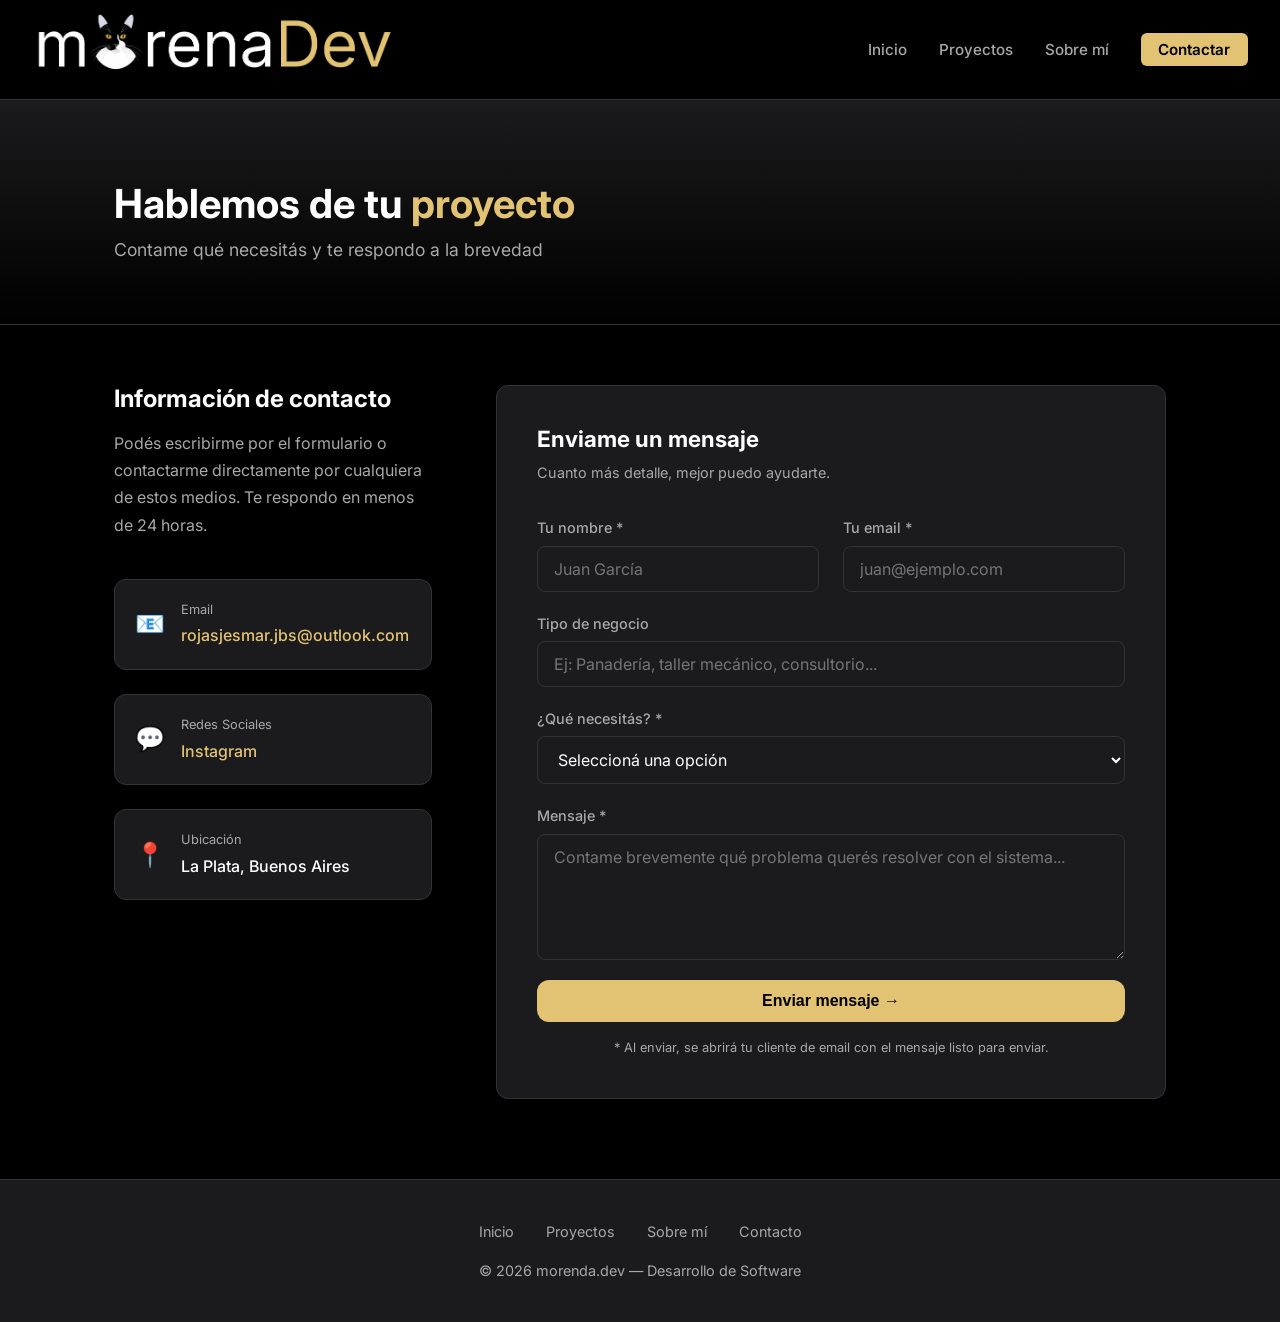
==== contacto.html @ c763dd2c "V1.0.1" ====
<!DOCTYPE html>
<html lang="es">
<head>
  <meta charset="UTF-8" />
  <meta name="viewport" content="width=device-width, initial-scale=1.0" />
  <title>morena.dev | Contacto</title>
  <meta name="description" content="Contactá al desarrollador para hablar de tu proyecto. Formulario de contacto, email y WhatsApp disponibles." />
  <link rel="stylesheet" href="css/styles.css" />
  <link rel="icon" type="image/png" href="images/icons/icono.png?v=2" />
</head>
<body>

  <!-- ===== NAVBAR ===== -->
  <nav class="navbar">
    <a href="index.html" class="navbar-brand">
    <img src="images/logo/logov2.png" alt="Logo" style="height: 90px; width: auto;" />
  </a>
    <ul class="navbar-links">
      <li><a href="index.html">Inicio</a></li>
      <li><a href="proyectos.html">Proyectos</a></li>
      <li><a href="sobre-mi.html">Sobre mí</a></li>
      <li><a href="contacto.html" class="navbar-cta">Contactar</a></li>
    </ul>
    <button class="hamburger" id="hamburger" aria-label="Abrir menú">
      <span></span><span></span><span></span>
    </button>
  </nav>

  <ul class="mobile-menu" id="mobile-menu">
    <li><a href="index.html">Inicio</a></li>
    <li><a href="proyectos.html">Proyectos</a></li>
    <li><a href="sobre-mi.html">Sobre mí</a></li>
    <li><a href="contacto.html">Contactar</a></li>
  </ul>

  <main>

    <!-- ===== PAGE HEADER ===== -->
    <div class="page-header">
      <div class="container">
        <h1>Hablemos de tu <span class="accent">proyecto</span></h1>
        <p>Contame qué necesitás y te respondo a la brevedad</p>
      </div>
    </div>

    <!-- ===== CONTACTO ===== -->
    <section class="section" style="padding-top: 0;">
      <div class="container">
        <div style="display: grid; grid-template-columns: 1fr 1.6fr; gap: 4rem; align-items: start;">

          <!-- Info de contacto -->
          <div>
            <h2 style="font-size: 1.5rem; margin-bottom: 1rem;">Información de contacto</h2>
            <p style="color: var(--color-muted); margin-bottom: 2.5rem; line-height: 1.7;">
              Podés escribirme por el formulario o contactarme directamente por cualquiera de estos medios. Te respondo en menos de 24 horas.
            </p>

            <!-- Email -->
            <div style="display: flex; align-items: center; gap: 1rem; margin-bottom: 1.5rem; padding: 1.25rem; background: var(--color-bg-card); border: 1px solid var(--color-border); border-radius: var(--radius);">
              <div style="font-size: 1.5rem;">📧</div>
              <div>
                <p style="font-size: 0.8rem; color: var(--color-muted); margin-bottom: 0.2rem;">Email</p>
                <!-- REEMPLAZAR con tu email real -->
                <a href="mailto:tu@email.com" style="color: var(--color-accent); font-weight: 500;">rojasjesmar.jbs@outlook.com</a>
              </div>
            </div>

            <!-- WhatsApp -->
            <div style="display: flex; align-items: center; gap: 1rem; margin-bottom: 1.5rem; padding: 1.25rem; background: var(--color-bg-card); border: 1px solid var(--color-border); border-radius: var(--radius);">
              <div style="font-size: 1.5rem;">💬</div>
              <div>
                <p style="font-size: 0.8rem; color: var(--color-muted); margin-bottom: 0.2rem;">Redes Sociales</p>
                <!-- REEMPLAZAR con tu número real (sin espacios, con código de país) -->
                <a href="https://www.instagram.com/" target="_blank" rel="noopener" style="color: var(--color-accent); font-weight: 500;">Instagram</a>
              </div>
            </div>

            <!-- Ubicación -->
            <div style="display: flex; align-items: center; gap: 1rem; padding: 1.25rem; background: var(--color-bg-card); border: 1px solid var(--color-border); border-radius: var(--radius);">
              <div style="font-size: 1.5rem;">📍</div>
              <div>
                <p style="font-size: 0.8rem; color: var(--color-muted); margin-bottom: 0.2rem;">Ubicación</p>
                <p style="color: var(--color-text); font-weight: 500;">La Plata, Buenos Aires</p>
              </div>
            </div>
          </div>

          <!-- Formulario -->
          <div style="background: var(--color-bg-card); border: 1px solid var(--color-border); border-radius: var(--radius); padding: 2.5rem;">
            <h2 style="font-size: 1.4rem; margin-bottom: 0.5rem;">Enviame un mensaje</h2>
            <p style="color: var(--color-muted); font-size: 0.9rem; margin-bottom: 2rem;">Cuanto más detalle, mejor puedo ayudarte.</p>

            <!-- NOTA: El formulario usa mailto: (abre el cliente de email del usuario) -->
            <!-- En una versión futura se puede conectar a un backend Flask -->
            <form id="contact-form" action="" method="POST">

              <div class="grid-2">
                <div class="form-group">
                  <label for="nombre">Tu nombre *</label>
                  <input type="text" id="nombre" name="nombre" placeholder="Juan García" required />
                </div>
                <div class="form-group">
                  <label for="email">Tu email *</label>
                  <input type="email" id="email" name="email" placeholder="juan@ejemplo.com" required />
                </div>
              </div>

              <div class="form-group">
                <label for="negocio">Tipo de negocio</label>
                <input type="text" id="negocio" name="negocio" placeholder="Ej: Panadería, taller mecánico, consultorio..." />
              </div>

              <div class="form-group">
                <label for="asunto">¿Qué necesitás? *</label>
                <select id="asunto" name="asunto" required>
                  <option value="" disabled selected>Seleccioná una opción</option>
                  <option value="Sistema de ventas/caja">Sistema de ventas / caja</option>
                  <option value="Control de stock">Control de stock</option>
                  <option value="Gestión de clientes">Gestión de clientes</option>
                  <option value="Sistema de turnos">Sistema de turnos</option>
                  <option value="Sistema de reparaciones">Sistema de reparaciones</option>
                  <option value="Otro">Otro</option>
                </select>
              </div>

              <div class="form-group">
                <label for="mensaje">Mensaje *</label>
                <textarea id="mensaje" name="mensaje" rows="5" placeholder="Contame brevemente qué problema querés resolver con el sistema..." required></textarea>
              </div>

              <button type="submit" class="btn btn-primary" style="width: 100%; justify-content: center;">
                Enviar mensaje →
              </button>

            </form>

            <p style="color: var(--color-muted); font-size: 0.8rem; text-align: center; margin-top: 1rem;">
              * Al enviar, se abrirá tu cliente de email con el mensaje listo para enviar.
            </p>
          </div>

        </div>
      </div>
    </section>

  </main>

  <footer>
    <div class="container">
      <ul class="footer-links">
        <li><a href="index.html">Inicio</a></li>
        <li><a href="proyectos.html">Proyectos</a></li>
        <li><a href="sobre-mi.html">Sobre mí</a></li>
        <li><a href="contacto.html">Contacto</a></li>
      </ul>
      <p>&copy; <span id="current-year"></span> morenda.dev — Desarrollo de Software</p>
    </div>
  </footer>

  <script src="js/main.js"></script>

  <script>
    // Formulario con mailto (sin backend)
    const form = document.getElementById('contact-form');
    form.addEventListener('submit', function(e) {
      e.preventDefault();
      const nombre  = document.getElementById('nombre').value;
      const email   = document.getElementById('email').value;
      const negocio = document.getElementById('negocio').value;
      const asunto  = document.getElementById('asunto').value;
      const mensaje = document.getElementById('mensaje').value;

      const subject = encodeURIComponent(`Consulta web: ${asunto}`);
      const body = encodeURIComponent(
        `Hola, soy ${nombre}.\n\n` +
        `Email: ${email}\n` +
        `Negocio: ${negocio || 'No especificado'}\n` +
        `Necesidad: ${asunto}\n\n` +
        `Mensaje:\n${mensaje}`
      );

      // REEMPLAZAR tu@email.com con tu email real
      window.location.href = `mailto:tu@email.com?subject=${subject}&body=${body}`;
    });
  </script>

  <style>
    @media (max-width: 768px) {
      div[style*="grid-template-columns: 1fr 1.6fr"] {
        grid-template-columns: 1fr !important;
        gap: 2rem !important;
      }
    }
  </style>

</body>
</html>
---- css/styles.css ----
/* ===================================
   SITIO WEB FREELANCER - Estilos Globales
   =================================== */

/* --- Importar Tipografía --- */
@import url('https://fonts.googleapis.com/css2?family=Inter:wght@300;400;500;600;700;800&display=swap');

/* --- Variables de Color y Diseño --- */
:root {
  --color-bg:         #000000;
  --color-bg-card:    #1b1b1d;
  --color-bg-hover:   #2a2a2d;
  --color-border:     #333335;
  --color-accent:     #e2c373;
  --color-accent-dark:#c9a84c;
  --color-text:       #ffffff;
  --color-muted:      #a8a8a8;
  --color-white:      #ffffff;
  --radius:           0.75rem;
  --shadow:           0 4px 24px rgba(0,0,0,0.6);
  --transition:       all 0.25s ease;
}

/* --- Reset y Base --- */
*, *::before, *::after {
  box-sizing: border-box;
  margin: 0;
  padding: 0;
}

html {
  scroll-behavior: smooth;
}

body {
  font-family: 'Inter', sans-serif;
  background-color: var(--color-bg);
  color: var(--color-text);
  line-height: 1.6;
  min-height: 100vh;
}

/* --- Scrollbar personalizada --- */
::-webkit-scrollbar { width: 8px; }
::-webkit-scrollbar-track { background: var(--color-bg); }
::-webkit-scrollbar-thumb { background: var(--color-border); border-radius: 4px; }
::-webkit-scrollbar-thumb:hover { background: var(--color-accent); }

/* --- Tipografía --- */
h1, h2, h3, h4 {
  font-weight: 700;
  line-height: 1.2;
  color: var(--color-white);
}

a {
  color: var(--color-accent);
  text-decoration: none;
  transition: var(--transition);
}

a:hover {
  color: var(--color-white);
}

/* --- Navbar --- */
.navbar {
  position: fixed;
  top: 0;
  left: 0;
  right: 0;
  z-index: 100;
  background: rgba(0, 0, 0, 0.85);
  backdrop-filter: blur(12px);
  border-bottom: 1px solid var(--color-border);
  padding: 0 2rem;
  height: 100px;
  display: flex;
  align-items: center;
  justify-content: space-between;
  transition: var(--transition);
}

.navbar-brand {
  font-size: 1.25rem;
  font-weight: 800;
  color: var(--color-white);
  display: flex;
  align-items: center;
  gap: 0.5rem;
}

.navbar-brand span {
  color: var(--color-accent);
}

.navbar-links {
  display: flex;
  align-items: center;
  gap: 2rem;
  list-style: none;
}

.navbar-links a {
  color: var(--color-muted);
  font-weight: 500;
  font-size: 0.95rem;
  padding: 0.25rem 0;
  border-bottom: 2px solid transparent;
  transition: var(--transition);
}

.navbar-links a:hover,
.navbar-links a.active {
  color: var(--color-white);
  border-bottom-color: var(--color-accent);
}

.navbar-cta {
  background: var(--color-accent);
  color: var(--color-bg) !important;
  padding: 0.45rem 1.1rem !important;
  border-radius: 6px;
  border-bottom: none !important;
  font-weight: 600 !important;
}

.navbar-cta:hover {
  background: var(--color-accent-dark);
  color: var(--color-white) !important;
}

/* Hamburger */
.hamburger {
  display: none;
  flex-direction: column;
  gap: 5px;
  cursor: pointer;
  padding: 4px;
}

.hamburger span {
  display: block;
  width: 24px;
  height: 2px;
  background: var(--color-text);
  border-radius: 2px;
  transition: var(--transition);
}

.hamburger.open span:nth-child(1) { transform: translateY(7px) rotate(45deg); }
.hamburger.open span:nth-child(2) { opacity: 0; }
.hamburger.open span:nth-child(3) { transform: translateY(-7px) rotate(-45deg); }

/* Mobile menu */
.mobile-menu {
  display: none;
  position: fixed;
  top: 100px;
  left: 0;
  right: 0;
  background: var(--color-bg-card);
  border-bottom: 1px solid var(--color-border);
  z-index: 99;
  flex-direction: column;
  padding: 1rem 2rem;
  gap: 1rem;
  list-style: none;
}

.mobile-menu.open {
  display: flex;
}

.mobile-menu a {
  color: var(--color-muted);
  font-weight: 500;
  font-size: 1rem;
  padding: 0.5rem 0;
  display: block;
}

.mobile-menu a:hover {
  color: var(--color-white);
}

/* --- Layout General --- */
main {
  padding-top: 100px;
}

.container {
  max-width: 1100px;
  margin: 0 auto;
  padding: 0 1.5rem;
}

.section {
  padding: 80px 0;
}

.section-title {
  font-size: 2rem;
  margin-bottom: 0.5rem;
}

.section-subtitle {
  color: var(--color-muted);
  font-size: 1.1rem;
  margin-bottom: 3rem;
}

.accent {
  color: var(--color-accent);
}

/* --- Botones --- */
.btn {
  display: inline-flex;
  align-items: center;
  gap: 0.5rem;
  padding: 0.75rem 1.75rem;
  border-radius: var(--radius);
  font-weight: 600;
  font-size: 1rem;
  cursor: pointer;
  transition: var(--transition);
  border: none;
  text-decoration: none;
}

.btn-primary {
  background: var(--color-accent);
  color: var(--color-bg);
}

.btn-primary:hover {
  background: var(--color-accent-dark);
  color: var(--color-white);
  transform: translateY(-2px);
  box-shadow: 0 8px 24px rgba(226, 195, 115, 0.3);
}

.btn-outline {
  background: transparent;
  color: var(--color-text);
  border: 2px solid var(--color-border);
}

.btn-outline:hover {
  border-color: var(--color-accent);
  color: var(--color-accent);
  transform: translateY(-2px);
}

/* --- Cards de Proyecto --- */
.project-card {
  background: var(--color-bg-card);
  border: 1px solid var(--color-border);
  border-radius: var(--radius);
  overflow: hidden;
  transition: var(--transition);
  display: flex;
  flex-direction: column;
}

.project-card:hover {
  border-color: var(--color-accent);
  transform: translateY(-4px);
  box-shadow: var(--shadow);
}

.project-card img {
  width: 100%;
  height: 200px;
  object-fit: cover;
  background: var(--color-bg);
}

.project-card-img-placeholder {
  width: 100%;
  height: 200px;
  background: linear-gradient(135deg, #1b1b1d 0%, #111111 100%);
  display: flex;
  align-items: center;
  justify-content: center;
  color: var(--color-muted);
  font-size: 3rem;
}

.project-card-body {
  padding: 1.5rem;
  flex: 1;
  display: flex;
  flex-direction: column;
  gap: 0.75rem;
}

.project-card-tag {
  display: inline-block;
  background: rgba(226, 195, 115, 0.1);
  color: var(--color-accent);
  padding: 0.2rem 0.75rem;
  border-radius: 99px;
  font-size: 0.8rem;
  font-weight: 600;
  border: 1px solid rgba(226, 195, 115, 0.3);
}

.project-card-title {
  font-size: 1.15rem;
  color: var(--color-white);
}

.project-card-desc {
  color: var(--color-muted);
  font-size: 0.95rem;
  flex: 1;
}

/* --- Cards de Servicio --- */
.service-card {
  background: var(--color-bg-card);
  border: 1px solid var(--color-border);
  border-radius: var(--radius);
  padding: 2rem;
  transition: var(--transition);
  text-align: center;
}

.service-card:hover {
  border-color: var(--color-accent);
  transform: translateY(-4px);
  box-shadow: var(--shadow);
}

.service-icon {
  font-size: 2.5rem;
  margin-bottom: 1rem;
  display: block;
}

.service-card h3 {
  font-size: 1.1rem;
  margin-bottom: 0.5rem;
}

.service-card p {
  color: var(--color-muted);
  font-size: 0.95rem;
}

/* --- Skills / Tags --- */
.skill-tag {
  display: inline-block;
  background: var(--color-bg-card);
  border: 1px solid var(--color-border);
  color: var(--color-text);
  padding: 0.35rem 0.9rem;
  border-radius: 6px;
  font-size: 0.9rem;
  font-weight: 500;
  transition: var(--transition);
}

.skill-tag:hover {
  border-color: var(--color-accent);
  color: var(--color-accent);
}

/* --- Formulario --- */
.form-group {
  display: flex;
  flex-direction: column;
  gap: 0.4rem;
  margin-bottom: 1.25rem;
}

.form-group label {
  font-size: 0.9rem;
  font-weight: 500;
  color: var(--color-muted);
}

.form-group input,
.form-group textarea,
.form-group select {
  background: var(--color-bg-card);
  border: 1px solid var(--color-border);
  border-radius: 8px;
  padding: 0.75rem 1rem;
  color: var(--color-text);
  font-family: 'Inter', sans-serif;
  font-size: 1rem;
  transition: var(--transition);
  outline: none;
  resize: vertical;
}

.form-group input:focus,
.form-group textarea:focus {
  border-color: var(--color-accent);
  box-shadow: 0 0 0 3px rgba(226, 195, 115, 0.15);
}

/* --- Footer --- */
footer {
  background: var(--color-bg-card);
  border-top: 1px solid var(--color-border);
  padding: 2.5rem 0;
  text-align: center;
  color: var(--color-muted);
  font-size: 0.9rem;
}

footer .footer-links {
  display: flex;
  justify-content: center;
  gap: 2rem;
  margin-bottom: 1rem;
  list-style: none;
}

footer .footer-links a {
  color: var(--color-muted);
}

footer .footer-links a:hover {
  color: var(--color-accent);
}

/* --- Grid Utilities --- */
.grid-3 {
  display: grid;
  grid-template-columns: repeat(3, 1fr);
  gap: 1.5rem;
}

.grid-2 {
  display: grid;
  grid-template-columns: repeat(2, 1fr);
  gap: 1.5rem;
}

/* --- Hero --- */
.hero {
  min-height: calc(100vh - 64px);
  display: flex;
  align-items: center;
  padding: 80px 0;
  position: relative;
  overflow: hidden;
}

.hero::before {
  content: '';
  position: absolute;
  top: -20%;
  right: -10%;
  width: 600px;
  height: 600px;
  background: radial-gradient(circle, rgba(226, 195, 115, 0.06) 0%, transparent 70%);
  pointer-events: none;
}

.hero-badge {
  display: inline-flex;
  align-items: center;
  gap: 0.5rem;
  background: rgba(226, 195, 115, 0.1);
  border: 1px solid rgba(226, 195, 115, 0.3);
  color: var(--color-accent);
  padding: 0.4rem 1rem;
  border-radius: 99px;
  font-size: 0.85rem;
  font-weight: 500;
  margin-bottom: 1.5rem;
}

.hero h1 {
  font-size: clamp(2.5rem, 5vw, 4rem);
  margin-bottom: 1.25rem;
  letter-spacing: -0.02em;
}

.hero p {
  color: var(--color-muted);
  font-size: 1.15rem;
  max-width: 560px;
  margin-bottom: 2.5rem;
  line-height: 1.7;
}

.hero-buttons {
  display: flex;
  gap: 1rem;
  flex-wrap: wrap;
}

/* --- Divider --- */
.divider {
  width: 50px;
  height: 3px;
  background: var(--color-accent);
  border-radius: 2px;
  margin: 0.75rem 0 2rem;
}

/* --- Page Header (páginas internas) --- */
.page-header {
  background: linear-gradient(180deg, #1b1b1d 0%, var(--color-bg) 100%);
  padding: 80px 0 60px;
  border-bottom: 1px solid var(--color-border);
  margin-bottom: 60px;
}

.page-header h1 {
  font-size: 2.5rem;
  margin-bottom: 0.5rem;
}

.page-header p {
  color: var(--color-muted);
  font-size: 1.1rem;
}

/* --- Responsive --- */
@media (max-width: 768px) {
  .navbar-links { display: none; }
  .hamburger { display: flex; }

  .grid-3 { grid-template-columns: 1fr; }
  .grid-2 { grid-template-columns: 1fr; }

  .hero h1 { font-size: 2.2rem; }
  .hero p { font-size: 1rem; }
  .section { padding: 60px 0; }
  .section-title { font-size: 1.7rem; }

  .page-header { padding: 60px 0 40px; }
  .page-header h1 { font-size: 1.9rem; }
}

@media (max-width: 480px) {
  .navbar { padding: 0 1rem; }
  .container { padding: 0 1rem; }
  .hero-buttons { flex-direction: column; }
  .btn { justify-content: center; width: 100%; }
}
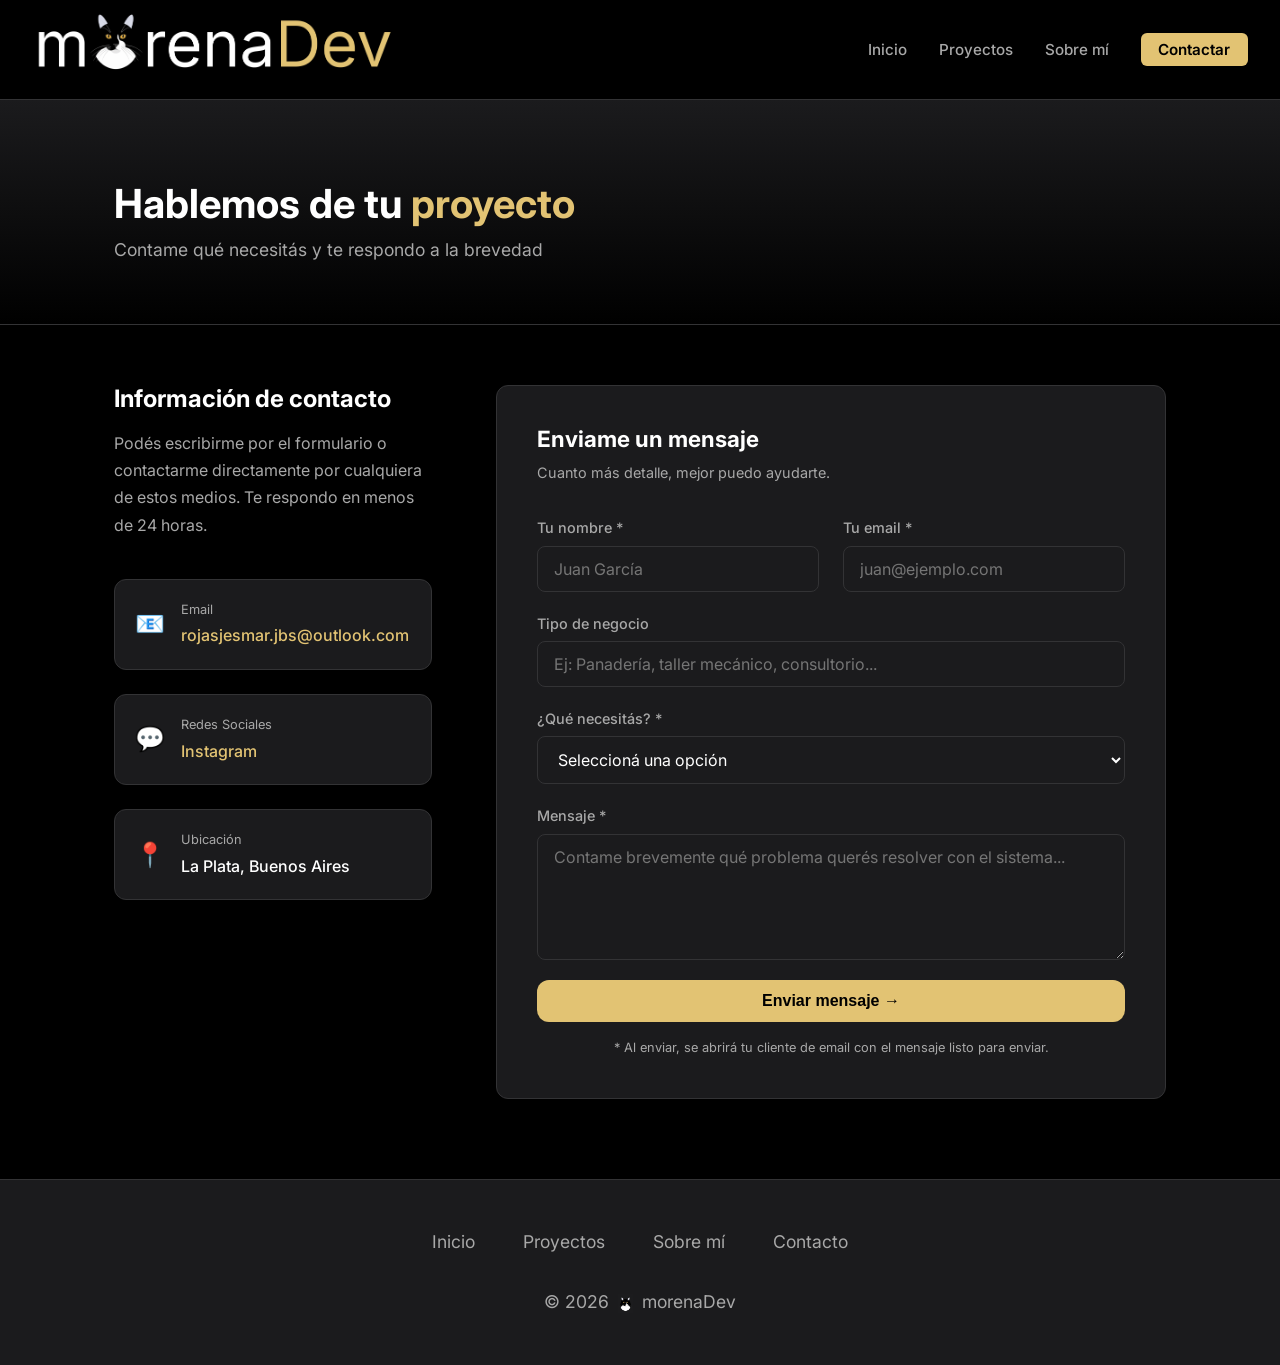
==== commit 28a4387e: "V1.0.2" ====
--- a/contacto.html
+++ b/contacto.html
@@ -3,7 +3,7 @@
 <head>
   <meta charset="UTF-8" />
   <meta name="viewport" content="width=device-width, initial-scale=1.0" />
-  <title>morena.dev | Contacto</title>
+  <title>morenaDev | Contacto</title>
   <meta name="description" content="Contactá al desarrollador para hablar de tu proyecto. Formulario de contacto, email y WhatsApp disponibles." />
   <link rel="stylesheet" href="css/styles.css" />
   <link rel="icon" type="image/png" href="images/icons/icono.png?v=2" />
@@ -153,7 +153,7 @@
         <li><a href="sobre-mi.html">Sobre mí</a></li>
         <li><a href="contacto.html">Contacto</a></li>
       </ul>
-      <p>&copy; <span id="current-year"></span> morenda.dev — Desarrollo de Software</p>
+      <p>&copy; <span id="current-year"></span> <img src="images/icons/icono2.png" alt="" style="height: 1.2rem; vertical-align: middle; margin: 0 4px;" /> morenaDev</p>
     </div>
   </footer>
 
--- a/css/styles.css
+++ b/css/styles.css
@@ -407,22 +407,23 @@
 footer {
   background: var(--color-bg-card);
   border-top: 1px solid var(--color-border);
-  padding: 2.5rem 0;
+  padding: 3rem 0;
   text-align: center;
   color: var(--color-muted);
-  font-size: 0.9rem;
+  font-size: 1.1rem;
 }
 
 footer .footer-links {
   display: flex;
   justify-content: center;
-  gap: 2rem;
-  margin-bottom: 1rem;
+  gap: 3rem;
+  margin-bottom: 2rem;
   list-style: none;
 }
 
 footer .footer-links a {
   color: var(--color-muted);
+  font-size: 1.1rem;
 }
 
 footer .footer-links a:hover {
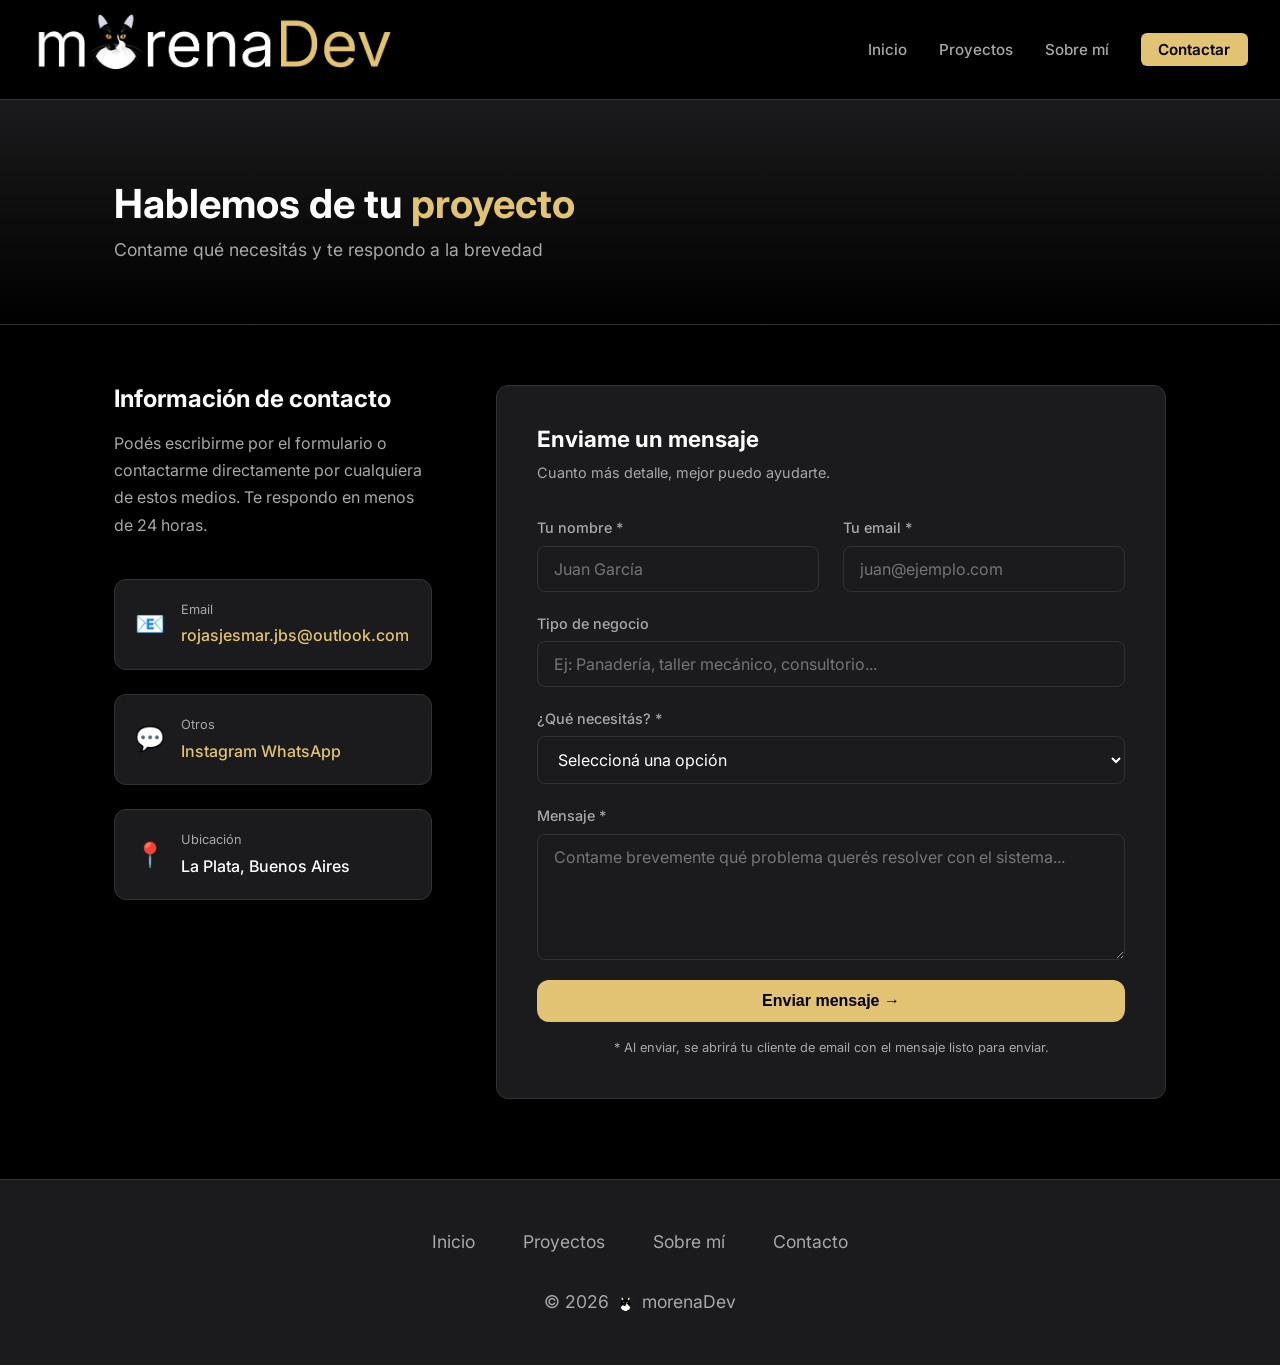
==== commit ce17385c: "V1.0.4" ====
--- a/contacto.html
+++ b/contacto.html
@@ -69,10 +69,12 @@
             <div style="display: flex; align-items: center; gap: 1rem; margin-bottom: 1.5rem; padding: 1.25rem; background: var(--color-bg-card); border: 1px solid var(--color-border); border-radius: var(--radius);">
               <div style="font-size: 1.5rem;">💬</div>
               <div>
-                <p style="font-size: 0.8rem; color: var(--color-muted); margin-bottom: 0.2rem;">Redes Sociales</p>
+                <p style="font-size: 0.8rem; color: var(--color-muted); margin-bottom: 0.2rem;">Otros</p>
                 <!-- REEMPLAZAR con tu número real (sin espacios, con código de país) -->
                 <a href="https://www.instagram.com/" target="_blank" rel="noopener" style="color: var(--color-accent); font-weight: 500;">Instagram</a>
+                <a href="https://wa.me/5492215926474" target="_blank" rel="noopener" style="color: var(--color-accent); font-weight: 500;">WhatsApp</a>
               </div>
+              
             </div>
 
             <!-- Ubicación -->
@@ -179,8 +181,7 @@
         `Mensaje:\n${mensaje}`
       );
 
-      // REEMPLAZAR tu@email.com con tu email real
-      window.location.href = `mailto:tu@email.com?subject=${subject}&body=${body}`;
+      window.location.href = `mailto:rojasjesmar.jbs@outlook.com?subject=${subject}&body=${body}`;
     });
   </script>
 
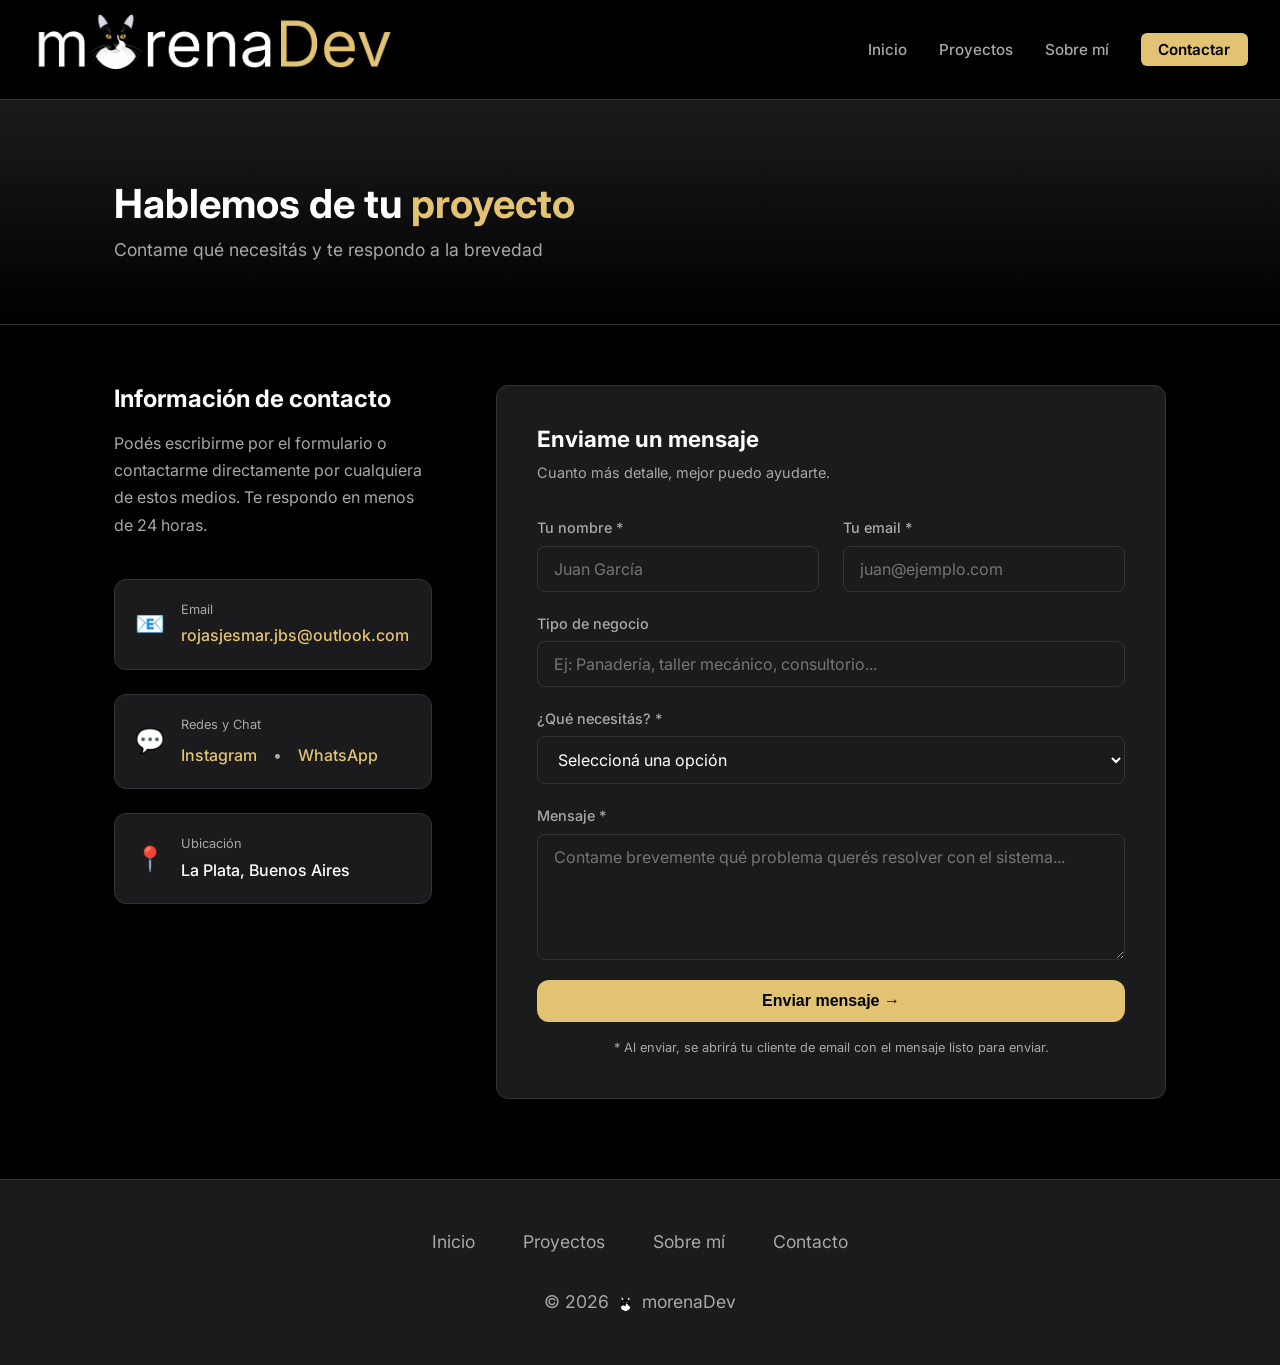
==== commit c04e8ec2: "V1.0.5" ====
--- a/contacto.html
+++ b/contacto.html
@@ -68,11 +68,13 @@
             <!-- WhatsApp -->
             <div style="display: flex; align-items: center; gap: 1rem; margin-bottom: 1.5rem; padding: 1.25rem; background: var(--color-bg-card); border: 1px solid var(--color-border); border-radius: var(--radius);">
               <div style="font-size: 1.5rem;">💬</div>
-              <div>
-                <p style="font-size: 0.8rem; color: var(--color-muted); margin-bottom: 0.2rem;">Otros</p>
-                <!-- REEMPLAZAR con tu número real (sin espacios, con código de país) -->
-                <a href="https://www.instagram.com/" target="_blank" rel="noopener" style="color: var(--color-accent); font-weight: 500;">Instagram</a>
-                <a href="https://wa.me/5492215926474" target="_blank" rel="noopener" style="color: var(--color-accent); font-weight: 500;">WhatsApp</a>
+              <div style="display: flex; flex-direction: column; gap: 0.25rem;">
+                <p style="font-size: 0.8rem; color: var(--color-muted); margin-bottom: 0.2rem;">Redes y Chat</p>
+                <div style="display: flex; gap: 1rem;">
+                  <a href="https://www.instagram.com/" target="_blank" rel="noopener" style="color: var(--color-accent); font-weight: 500;">Instagram</a>
+                  <span style="color: var(--color-muted);">•</span>
+                  <a href="https://wa.me/5492215926474" target="_blank" rel="noopener" style="color: var(--color-accent); font-weight: 500;">WhatsApp</a>
+                </div>
               </div>
               
             </div>
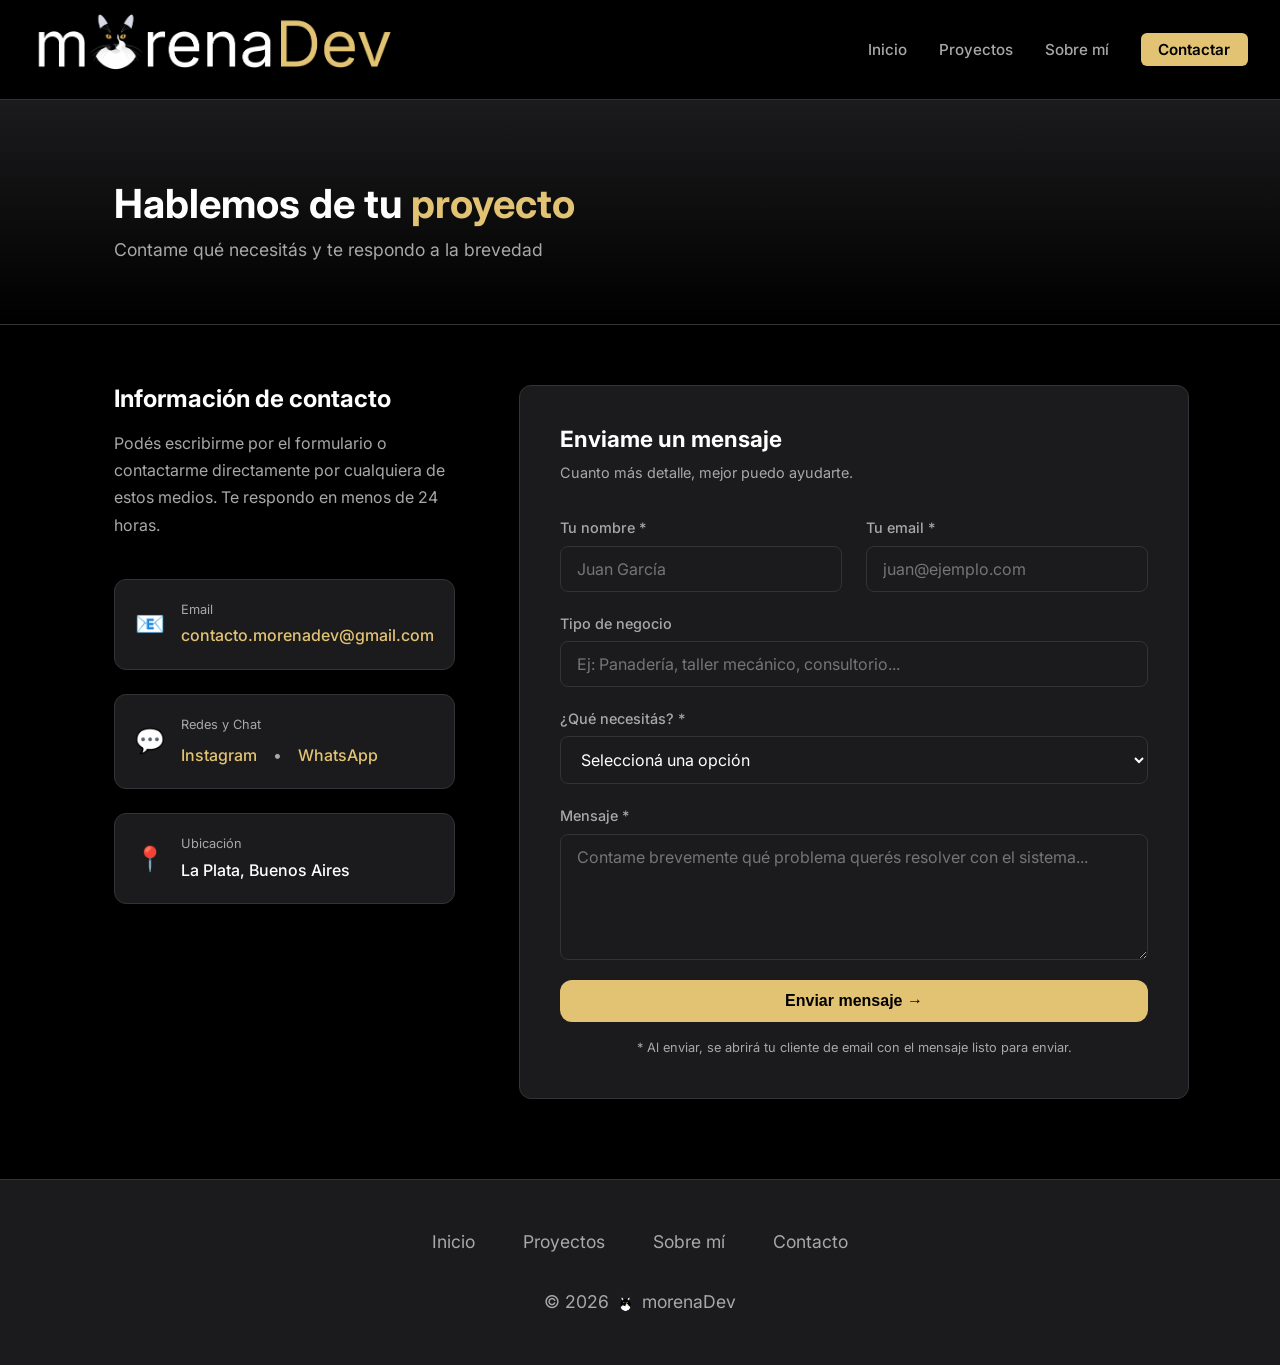
==== commit 618901f7: "V1.0.5" ====
--- a/contacto.html
+++ b/contacto.html
@@ -61,7 +61,7 @@
               <div>
                 <p style="font-size: 0.8rem; color: var(--color-muted); margin-bottom: 0.2rem;">Email</p>
                 <!-- REEMPLAZAR con tu email real -->
-                <a href="mailto:tu@email.com" style="color: var(--color-accent); font-weight: 500;">rojasjesmar.jbs@outlook.com</a>
+                <a href="mailto:tu@email.com" style="color: var(--color-accent); font-weight: 500;">contacto.morenadev@gmail.com</a>
               </div>
             </div>
 
@@ -71,7 +71,7 @@
               <div style="display: flex; flex-direction: column; gap: 0.25rem;">
                 <p style="font-size: 0.8rem; color: var(--color-muted); margin-bottom: 0.2rem;">Redes y Chat</p>
                 <div style="display: flex; gap: 1rem;">
-                  <a href="https://www.instagram.com/" target="_blank" rel="noopener" style="color: var(--color-accent); font-weight: 500;">Instagram</a>
+                  <a href="https://www.instagram.com/morenadev.ar/" target="_blank" rel="noopener" style="color: var(--color-accent); font-weight: 500;">Instagram</a>
                   <span style="color: var(--color-muted);">•</span>
                   <a href="https://wa.me/5492215926474" target="_blank" rel="noopener" style="color: var(--color-accent); font-weight: 500;">WhatsApp</a>
                 </div>
